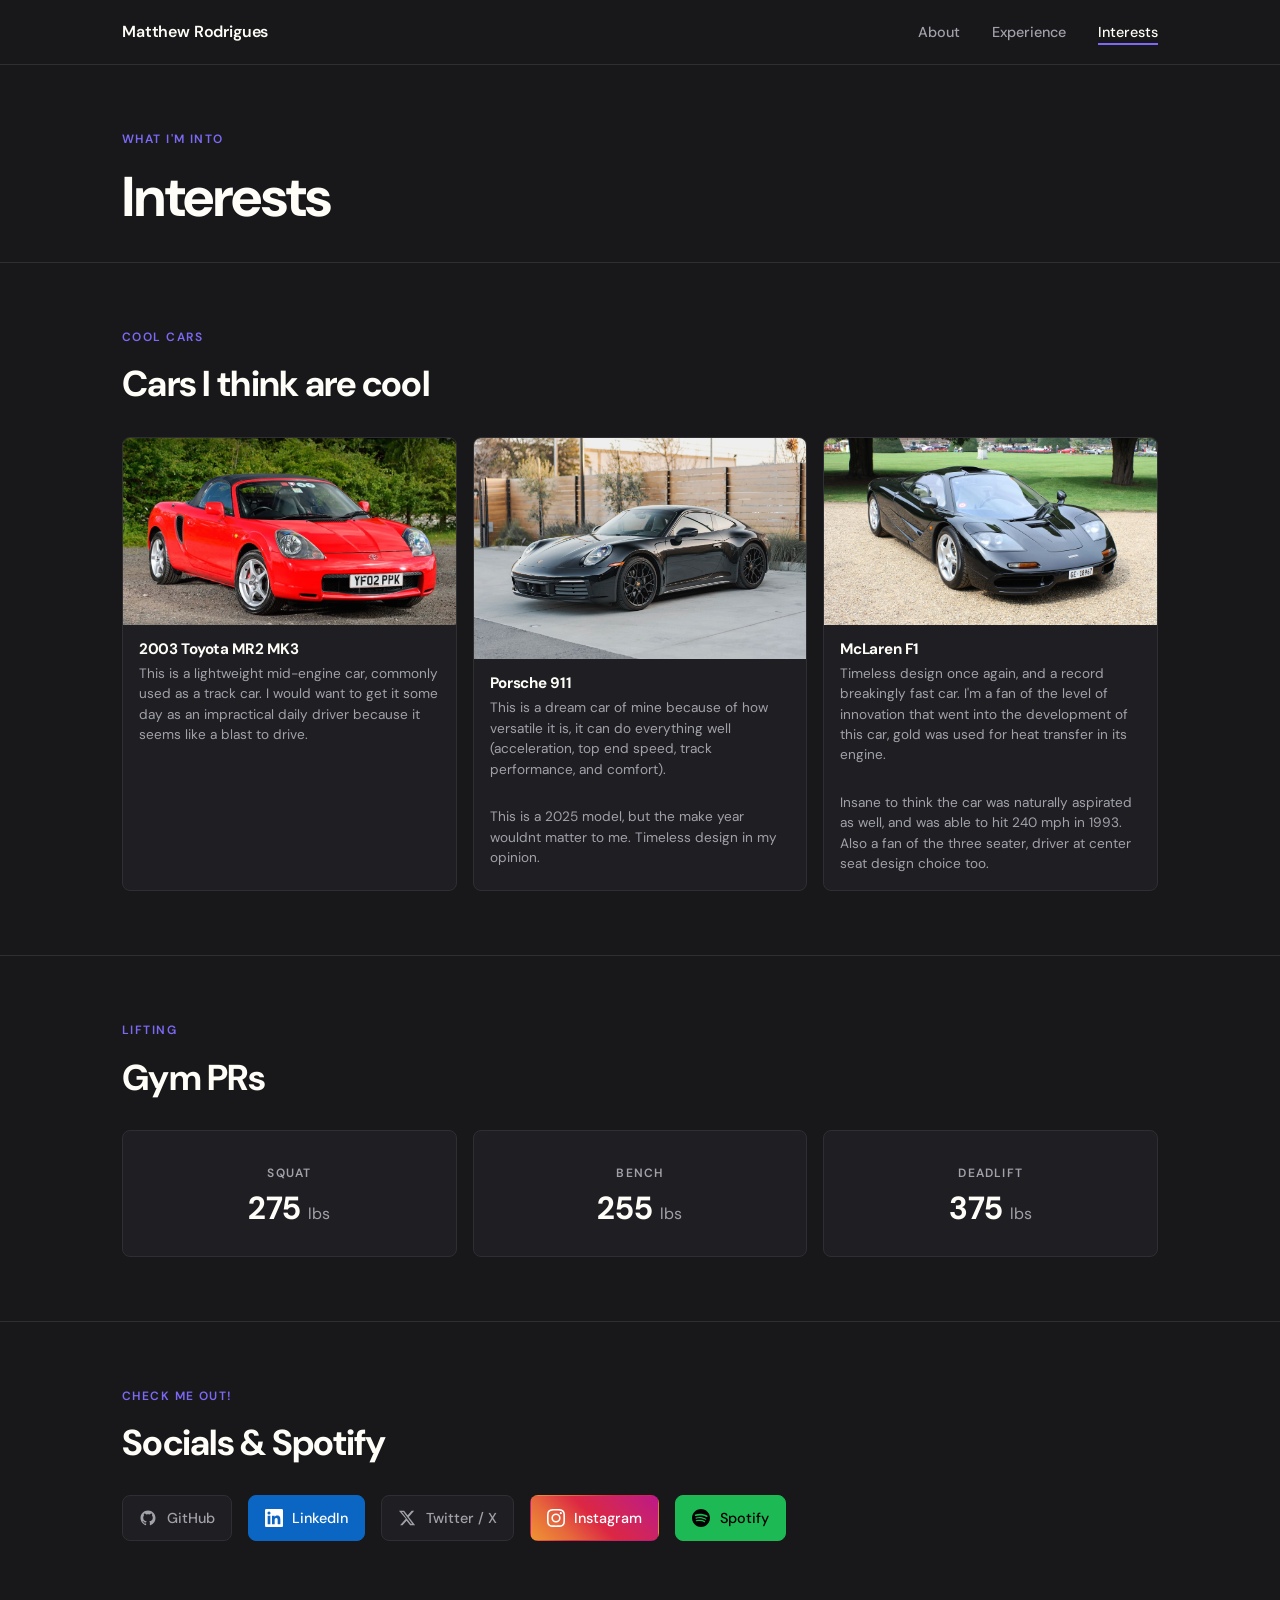
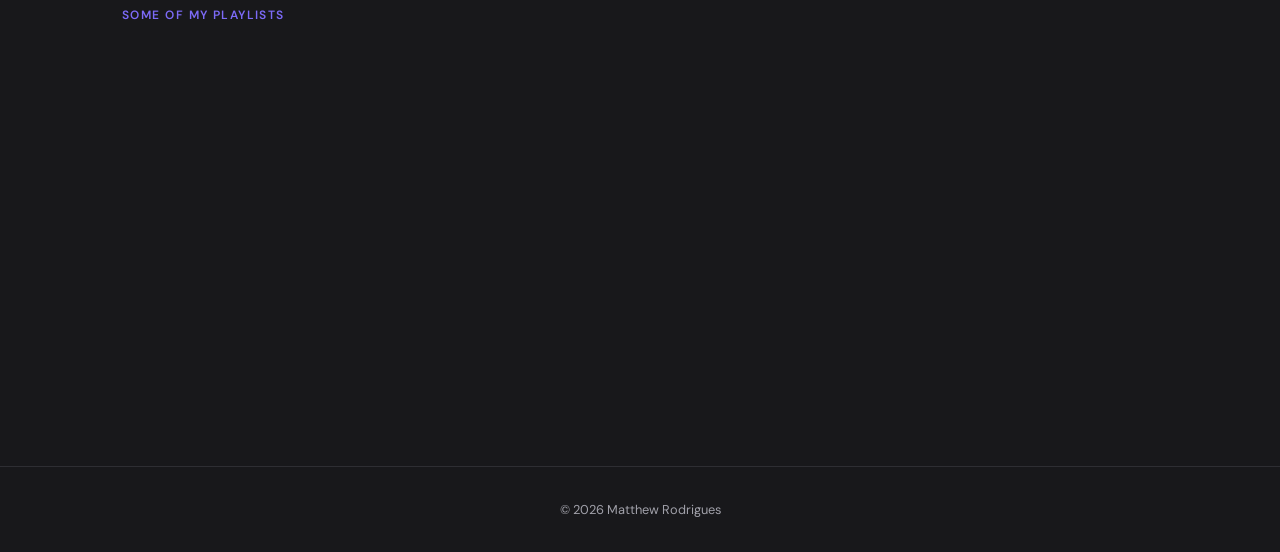
==== docs/interests.html @ 0e8777c2 "garmin" ====
<!DOCTYPE html>
<html lang="en">
<head>
  <meta charset="UTF-8" />
  <meta name="viewport" content="width=device-width, initial-scale=1.0" />
  <title>Interests — Matthew Rodrigues</title>
  <link rel="preconnect" href="https://fonts.googleapis.com" />
  <link rel="preconnect" href="https://fonts.gstatic.com" crossorigin />
  <link href="https://fonts.googleapis.com/css2?family=DM+Sans:ital,opsz,wght@0,9..40,400;0,9..40,500;0,9..40,600;0,9..40,700;1,9..40,400&display=swap" rel="stylesheet" />
  <link rel="stylesheet" href="css/styles.css" />
  <link rel="stylesheet" href="css/interests.css" />
</head>
<body data-page="interests">

  <!-- Navigation -->
  <nav class="nav" id="nav">
    <div class="nav__inner">
      <a href="index.html" class="nav__logo">Matthew Rodrigues</a>
      <button class="nav__hamburger" id="hamburger" aria-label="Toggle menu" aria-expanded="false">
        <span></span>
        <span></span>
        <span></span>
      </button>
      <ul class="nav__links">
        <li><a href="index.html" data-nav="about">About</a></li>
        <li><a href="experience.html" data-nav="experience">Experience</a></li>
        <li><a href="interests.html" data-nav="interests">Interests</a></li>
      </ul>
    </div>
  </nav>

  <main>

    <!-- Page Header -->
    <section class="section page-header">
      <div class="container">
        <p class="section-label">What I'm into</p>
        <h1 class="page-title">Interests</h1>
      </div>
    </section>

    <!-- Cool Cars -->
    <section class="section cars">
      <div class="container">
        <p class="section-label">Cool Cars</p>
        <h2 class="interests-heading">Cars I think are cool</h2>

        <div class="cars__grid">

          <!-- Car 1 -->
          <div class="car-card">
            <img

              src="Assets/Cars/MK3-TOYOTA-MR2-BUYERS-GUIDE-00.webp"
              alt="Toyota MR2"
              class="car-card__image"
              loading="lazy"
            />
            <div class="car-card__body">
              <h3 class="car-card__name">2003 Toyota MR2 MK3</h3>
              <p class="car-card__note">This is a lightweight mid-engine car, commonly used as a track car. I would want to get it some day as an impractical daily driver because it seems like a blast to drive.</p>
            </div>
          </div>

          <!-- Car 2 -->
          <div class="car-card">
            <img
              src = "Assets/Cars/timestamped-1710290904952-2023 Porsche 911 Carrera - 205073_000003.webp"
              alt = "Porsche 911 Carrera"
              class = "car_card__image"
              loading = "lazy"
            />
            <div class="car-card__body">
              <h3 class="car-card__name">Porsche 911</h3>
              <p class="car-card__note">This is a dream car of mine because of how versatile it is, it can do everything well (acceleration, top end speed, track performance, and comfort).</p> 
              <br/>
              <p class = "car-card__note"> This is a 2025 model, but the make year wouldnt matter to me. Timeless design in my opinion.</p>
            </div>
          </div>

          <!-- Car 3 -->
          <div class="car-card">
            <img
              src = "Assets/Cars/20200113-McLaren-F1-07.webp"
              alt = "Mclaren F1"
              class = "car-card__image"
              loading = "lazy"
            />
            <div class="car-card__body">
              <h3 class="car-card__name">McLaren F1</h3>
              <p class="car-card__note">Timeless design once again, and a record breakingly fast car. I'm a fan of the level of innovation that went into the development of this car, gold was used for heat transfer in its engine.</p>
              <br/>
              <p class = "car-card__note">Insane to think the car was naturally aspirated as well, and was able to hit 240 mph in 1993. Also a fan of the three seater, driver at center seat design choice too.</p>
            </div>
          </div>

        </div>
      </div>
    </section>

    <!-- Lifting PRs -->
    <section class="section prs">
      <div class="container">
        <p class="section-label">Lifting</p>
        <h2 class="interests-heading">Gym PRs</h2>

        <div class="prs__grid">
          <div class="pr-card">
            <span class="pr-card__lift">Squat</span>
            <span class="pr-card__weight"> 275 <span class="pr-card__unit">lbs</span></span>
          </div>
          <div class="pr-card">
            <span class="pr-card__lift">Bench</span>
            <span class="pr-card__weight"> 255 <span class="pr-card__unit">lbs</span></span>
          </div>
          <div class="pr-card">
            <span class="pr-card__lift">Deadlift</span>
            <span class="pr-card__weight"> 375 <span class="pr-card__unit">lbs</span></span>
          </div>
        </div>
      </div>
    </section>

    <!-- Socials & Spotify -->
    <section class="section socials">
      <div class="container">
        <p class="section-label">Check me out!</p>
        <h2 class="interests-heading">Socials & Spotify</h2>

        <div class="socials__links">
          <a href="https://github.com/matthewrodrigues" target="_blank" rel="noopener noreferrer" class="social-link">
            <svg class="social-link__icon" viewBox="0 0 24 24" fill="currentColor" aria-hidden="true">
              <path d="M12 2C6.477 2 2 6.484 2 12.017c0 4.425 2.865 8.18 6.839 9.504.5.092.682-.217.682-.483 0-.237-.008-.868-.013-1.703-2.782.605-3.369-1.343-3.369-1.343-.454-1.158-1.11-1.466-1.11-1.466-.908-.62.069-.608.069-.608 1.003.07 1.531 1.032 1.531 1.032.892 1.53 2.341 1.088 2.91.832.092-.647.35-1.088.636-1.338-2.22-.253-4.555-1.113-4.555-4.951 0-1.093.39-1.988 1.029-2.688-.103-.253-.446-1.272.098-2.65 0 0 .84-.27 2.75 1.026A9.564 9.564 0 0112 6.844c.85.004 1.705.115 2.504.337 1.909-1.296 2.747-1.027 2.747-1.027.546 1.379.202 2.398.1 2.651.64.7 1.028 1.595 1.028 2.688 0 3.848-2.339 4.695-4.566 4.943.359.309.678.92.678 1.855 0 1.338-.012 2.419-.012 2.747 0 .268.18.58.688.482A10.019 10.019 0 0022 12.017C22 6.484 17.522 2 12 2z"/>
            </svg>
            <span>GitHub</span>
          </a>

          <a href="https://linkedin.com/in/matthew-rodrigues-6aa213265/" target="_blank" rel="noopener noreferrer" class="social-link">
            <svg class="social-link__icon" viewBox="0 0 24 24" fill="currentColor" aria-hidden="true">
              <path d="M20.447 20.452h-3.554v-5.569c0-1.328-.027-3.037-1.852-3.037-1.853 0-2.136 1.445-2.136 2.939v5.667H9.351V9h3.414v1.561h.046c.477-.9 1.637-1.85 3.37-1.85 3.601 0 4.267 2.37 4.267 5.455v6.286zM5.337 7.433a2.062 2.062 0 01-2.063-2.065 2.064 2.064 0 112.063 2.065zm1.782 13.019H3.555V9h3.564v11.452zM22.225 0H1.771C.792 0 0 .774 0 1.729v20.542C0 23.227.792 24 1.771 24h20.451C23.2 24 24 23.227 24 22.271V1.729C24 .774 23.2 0 22.222 0h.003z"/>
            </svg>
            <span>LinkedIn</span>
          </a>

          <a href="https://twitter.com/[your-username]" target="_blank" rel="noopener noreferrer" class="social-link">
            <svg class="social-link__icon" viewBox="0 0 24 24" fill="currentColor" aria-hidden="true">
              <path d="M18.244 2.25h3.308l-7.227 8.26 8.502 11.24H16.17l-4.714-6.231-5.401 6.231H2.747l7.73-8.835L1.254 2.25H8.08l4.713 6.231zm-1.161 17.52h1.833L7.084 4.126H5.117z"/>
            </svg>
            <span>Twitter / X</span>
          </a>

          <a href="https://instagram.com/matthew_rodri_/" target="_blank" rel="noopener noreferrer" class="social-link">
            <svg class="social-link__icon" viewBox="0 0 24 24" fill="currentColor" aria-hidden="true">
              <path d="M12 2.163c3.204 0 3.584.012 4.85.07 3.252.148 4.771 1.691 4.919 4.919.058 1.265.069 1.645.069 4.849 0 3.205-.012 3.584-.069 4.849-.149 3.225-1.664 4.771-4.919 4.919-1.266.058-1.644.07-4.85.07-3.204 0-3.584-.012-4.849-.07-3.26-.149-4.771-1.699-4.919-4.92-.058-1.265-.07-1.644-.07-4.849 0-3.204.013-3.583.07-4.849.149-3.227 1.664-4.771 4.919-4.919 1.266-.057 1.645-.069 4.849-.069zM12 0C8.741 0 8.333.014 7.053.072 2.695.272.273 2.69.073 7.052.014 8.333 0 8.741 0 12c0 3.259.014 3.668.072 4.948.2 4.358 2.618 6.78 6.98 6.98C8.333 23.986 8.741 24 12 24c3.259 0 3.668-.014 4.948-.072 4.354-.2 6.782-2.618 6.979-6.98.059-1.28.073-1.689.073-4.948 0-3.259-.014-3.667-.072-4.947-.196-4.354-2.617-6.78-6.979-6.98C15.668.014 15.259 0 12 0zm0 5.838a6.162 6.162 0 100 12.324 6.162 6.162 0 000-12.324zM12 16a4 4 0 110-8 4 4 0 010 8zm6.406-11.845a1.44 1.44 0 100 2.881 1.44 1.44 0 000-2.881z"/>
            </svg>
            <span>Instagram</span>
          </a>

          <a href="https://open.spotify.com/user/31eossalhuuf3rjk325tiqb336ku?si=PuJVf1fQTuGW8pGyErpdBg&nd=1&dlsi=ce033cd523844dd5" target="_blank" rel="noopener noreferrer" class="social-link">
            <svg class="social-link__icon" viewBox="0 0 24 24" fill="currentColor" aria-hidden="true">
              <path d="M12 0C5.4 0 0 5.4 0 12s5.4 12 12 12 12-5.4 12-12S18.66 0 12 0zm5.521 17.34c-.24.359-.66.48-1.021.24-2.82-1.74-6.36-2.101-10.561-1.141-.418.122-.779-.179-.899-.539-.12-.421.18-.78.54-.9 4.56-1.021 8.52-.6 11.64 1.32.42.18.479.659.301 1.02zm1.44-3.3c-.301.42-.841.6-1.262.3-3.239-1.98-8.159-2.58-11.939-1.38-.479.12-1.02-.12-1.14-.6-.12-.48.12-1.021.6-1.141C9.6 9.9 15 10.561 18.72 12.84c.361.181.54.78.241 1.2zm.12-3.36C15.24 8.4 8.82 8.16 5.16 9.301c-.6.179-1.2-.181-1.38-.721-.18-.601.18-1.2.72-1.381 4.26-1.26 11.28-1.02 15.721 1.621.539.3.719 1.02.419 1.56-.299.421-1.02.599-1.559.3z"/>
            </svg>
            <span>Spotify</span>
          </a>
        </div>

        <!-- Spotify Embed -->
        <div class="spotify">
          <p class="section-label" style="margin-bottom: var(--space-sm);">Some of my Playlists</p>
          <div id="spotify-embed"></div>
        </div>

      </div>
    </section>

  </main>

  <footer class="footer">
    <div class="container">
      <p>© 2026 Matthew Rodrigues</p>
    </div>
  </footer>

  <script src="js/main.js"></script>
</body>
</html>
---- docs/css/styles.css ----
/* ============================================================
   Design Tokens
   ============================================================ */
:root {
  --color-bg: #18181B;
  --color-surface: #1F1F23;
  --color-primary: #FFFDF7;
  --color-accent: #7C6AF7;
  --color-muted: #A1A1AA;
  --color-border: #2E2E33;

  --font-body: 'DM Sans', sans-serif;

  --radius: 8px;
  --max-width: 1100px;

  --space-xs: 0.5rem;
  --space-sm: 1rem;
  --space-md: 2rem;
  --space-lg: 4rem;
  --space-xl: 8rem;
}

/* ============================================================
   Reset
   ============================================================ */
*, *::before, *::after {
  box-sizing: border-box;
  margin: 0;
  padding: 0;
}

html {
  font-size: 16px;
  scroll-behavior: smooth;
}

body {
  background-color: var(--color-bg);
  color: var(--color-primary);
  font-family: var(--font-body);
  line-height: 1.7;
  -webkit-font-smoothing: antialiased;
}

img {
  display: block;
  max-width: 100%;
}

a {
  color: inherit;
  text-decoration: none;
}

ul {
  list-style: none;
}

/* ============================================================
   Layout Utilities
   ============================================================ */
.container {
  width: 100%;
  max-width: var(--max-width);
  margin: 0 auto;
  padding: 0 var(--space-md);
}

.section {
  padding: var(--space-lg) 0;
}

/* ============================================================
   Navigation
   ============================================================ */
.nav {
  position: sticky;
  top: 0;
  z-index: 100;
  background-color: var(--color-bg);
  border-bottom: 1px solid var(--color-border);
}

.nav__inner {
  display: flex;
  align-items: center;
  justify-content: space-between;
  height: 64px;
  max-width: var(--max-width);
  margin: 0 auto;
  padding: 0 var(--space-md);
}

.nav__logo {
  font-size: 1rem;
  font-weight: 600;
  letter-spacing: -0.01em;
  color: var(--color-primary);
  transition: color 0.2s;
}

.nav__logo:hover {
  color: var(--color-accent);
}

.nav__links {
  display: flex;
  align-items: center;
  gap: var(--space-md);
}

.nav__links a {
  font-size: 0.9rem;
  font-weight: 500;
  color: var(--color-muted);
  padding-bottom: 2px;
  border-bottom: 2px solid transparent;
  transition: color 0.2s, border-color 0.2s;
}

.nav__links a:hover {
  color: var(--color-primary);
}

/* Active state driven by data-page on <body> */
body[data-page="about"] .nav__links a[data-nav="about"],
body[data-page="experience"] .nav__links a[data-nav="experience"],
body[data-page="interests"] .nav__links a[data-nav="interests"] {
  color: var(--color-primary);
  border-bottom-color: var(--color-accent);
}

/* Hamburger button */
.nav__hamburger {
  display: none;
  flex-direction: column;
  justify-content: center;
  gap: 5px;
  background: none;
  border: none;
  cursor: pointer;
  padding: 4px;
}

.nav__hamburger span {
  display: block;
  width: 22px;
  height: 2px;
  background-color: var(--color-primary);
  border-radius: 2px;
  transition: transform 0.2s, opacity 0.2s;
}

/* Mobile nav */
@media (max-width: 768px) {
  .nav__hamburger {
    display: flex;
  }

  .nav__links {
    display: none;
    position: absolute;
    top: 64px;
    left: 0;
    right: 0;
    flex-direction: column;
    align-items: flex-start;
    gap: 0;
    background-color: var(--color-surface);
    border-bottom: 1px solid var(--color-border);
    padding: var(--space-sm) var(--space-md);
  }

  .nav__links a {
    padding: var(--space-xs) 0;
    font-size: 1rem;
    width: 100%;
  }

  .nav.nav-open .nav__links {
    display: flex;
  }

  /* Hamburger → X animation */
  .nav.nav-open .nav__hamburger span:nth-child(1) {
    transform: translateY(7px) rotate(45deg);
  }
  .nav.nav-open .nav__hamburger span:nth-child(2) {
    opacity: 0;
  }
  .nav.nav-open .nav__hamburger span:nth-child(3) {
    transform: translateY(-7px) rotate(-45deg);
  }
}

/* ============================================================
   Typography Scale
   ============================================================ */
h1, h2, h3, h4 {
  line-height: 1.15;
  font-weight: 700;
  letter-spacing: -0.02em;
}

h1 { font-size: clamp(2.5rem, 6vw, 5rem); }
h2 { font-size: clamp(1.5rem, 3vw, 2.25rem); }
h3 { font-size: 1.15rem; }

.section-label {
  font-size: 0.75rem;
  font-weight: 600;
  letter-spacing: 0.12em;
  text-transform: uppercase;
  color: var(--color-accent);
  margin-bottom: var(--space-sm);
}

/* ============================================================
   Cards
   ============================================================ */
.card {
  background-color: var(--color-surface);
  border: 1px solid var(--color-border);
  border-radius: var(--radius);
  padding: var(--space-md);
}

/* ============================================================
   Footer
   ============================================================ */
.footer {
  border-top: 1px solid var(--color-border);
  padding: var(--space-md) 0;
  text-align: center;
  color: var(--color-muted);
  font-size: 0.8rem;
}
---- docs/css/interests.css ----
/* ============================================================
   Page Header
   ============================================================ */
.page-header {
  padding-top: var(--space-lg);
  padding-bottom: var(--space-md);
}

.page-title {
  font-size: clamp(2rem, 5vw, 3.5rem);
  margin-top: var(--space-xs);
}

.interests-heading {
  margin-bottom: var(--space-md);
  margin-top: var(--space-xs);
}

/* ============================================================
   Cars
   ============================================================ */
.cars {
  border-top: 1px solid var(--color-border);
}

.cars__grid {
  display: grid;
  grid-template-columns: repeat(3, 1fr);
  gap: var(--space-sm);
}

.car-card {
  background-color: var(--color-surface);
  border: 1px solid var(--color-border);
  border-radius: var(--radius);
  overflow: hidden;
}

.car-card__image {
  width: 100%;
  aspect-ratio: 16 / 9;
  background-color: #2A2A30;
  background-image: repeating-linear-gradient(
    45deg,
    transparent,
    transparent 10px,
    rgba(255, 255, 255, 0.02) 10px,
    rgba(255, 255, 255, 0.02) 20px
  );
  object-fit: cover;
  display: block;
}

.car-card__body {
  padding: var(--space-sm);
}

.car-card__name {
  font-size: 0.95rem;
  font-weight: 700;
  margin-bottom: 0.35rem;
}

.car-card__note {
  font-size: 0.85rem;
  color: var(--color-muted);
  line-height: 1.5;
}

@media (max-width: 900px) {
  .cars__grid {
    grid-template-columns: repeat(2, 1fr);
  }
}

@media (max-width: 500px) {
  .cars__grid {
    grid-template-columns: 1fr;
  }
}

/* ============================================================
   Lifting PRs
   ============================================================ */
.prs {
  border-top: 1px solid var(--color-border);
}

.prs__grid {
  display: grid;
  grid-template-columns: repeat(3, 1fr);
  gap: var(--space-sm);
}

.pr-card {
  background-color: var(--color-surface);
  border: 1px solid var(--color-border);
  border-radius: var(--radius);
  padding: var(--space-md) var(--space-sm);
  display: flex;
  flex-direction: column;
  align-items: center;
  gap: var(--space-xs);
  text-align: center;
}

.pr-card__lift {
  font-size: 0.75rem;
  font-weight: 600;
  letter-spacing: 0.1em;
  text-transform: uppercase;
  color: var(--color-muted);
}

.pr-card__weight {
  font-size: 2rem;
  font-weight: 700;
  color: var(--color-primary);
  line-height: 1;
}

.pr-card__unit {
  font-size: 1rem;
  font-weight: 400;
  color: var(--color-muted);
}

@media (max-width: 600px) {
  .prs__grid {
    grid-template-columns: repeat(2, 1fr);
  }
}

/* ============================================================
   Socials & Spotify
   ============================================================ */
.socials {
  border-top: 1px solid var(--color-border);
}

.socials__links {
  display: flex;
  flex-wrap: wrap;
  gap: var(--space-sm);
  margin-bottom: var(--space-lg);
}

.social-link {
  display: flex;
  align-items: center;
  gap: 0.6rem;
  background-color: var(--color-surface);
  border: 1px solid var(--color-border);
  border-radius: var(--radius);
  padding: 0.6rem 1rem;
  font-size: 0.9rem;
  font-weight: 500;
  color: var(--color-muted);
  transition: color 0.2s, border-color 0.2s;
}

.social-link:hover {
  color: var(--color-primary);
  border-color: var(--color-accent);
}

.social-link__icon {
  width: 18px;
  height: 18px;
  flex-shrink: 0;
}

/* Brand-colored social buttons */
.social-link[href*="linkedin"] {
  background-color: #0A66C2;
  border-color: #0A66C2;
  color: #fff;
}

.social-link[href*="linkedin"]:hover {
  background-color: #004182;
  border-color: #004182;
  color: #fff;
}

.social-link[href*="instagram"] {
  background: linear-gradient(45deg, #f09433, #e6683c 25%, #dc2743 50%, #cc2366 75%, #bc1888);
  border-color: transparent;
  color: #fff;
}

.social-link[href*="instagram"]:hover {
  opacity: 0.88;
  color: #fff;
}

.social-link[href*="spotify"] {
  background-color: #1DB954;
  border-color: #1DB954;
  color: #000;
}

.social-link[href*="spotify"]:hover {
  background-color: #17a349;
  border-color: #17a349;
  color: #000;
}

/* Spotify */
.spotify__placeholder {
  background-color: var(--color-surface);
  border: 1px dashed var(--color-border);
  border-radius: var(--radius);
  padding: var(--space-lg);
  text-align: center;
  color: var(--color-muted);
  font-size: 0.9rem;
}
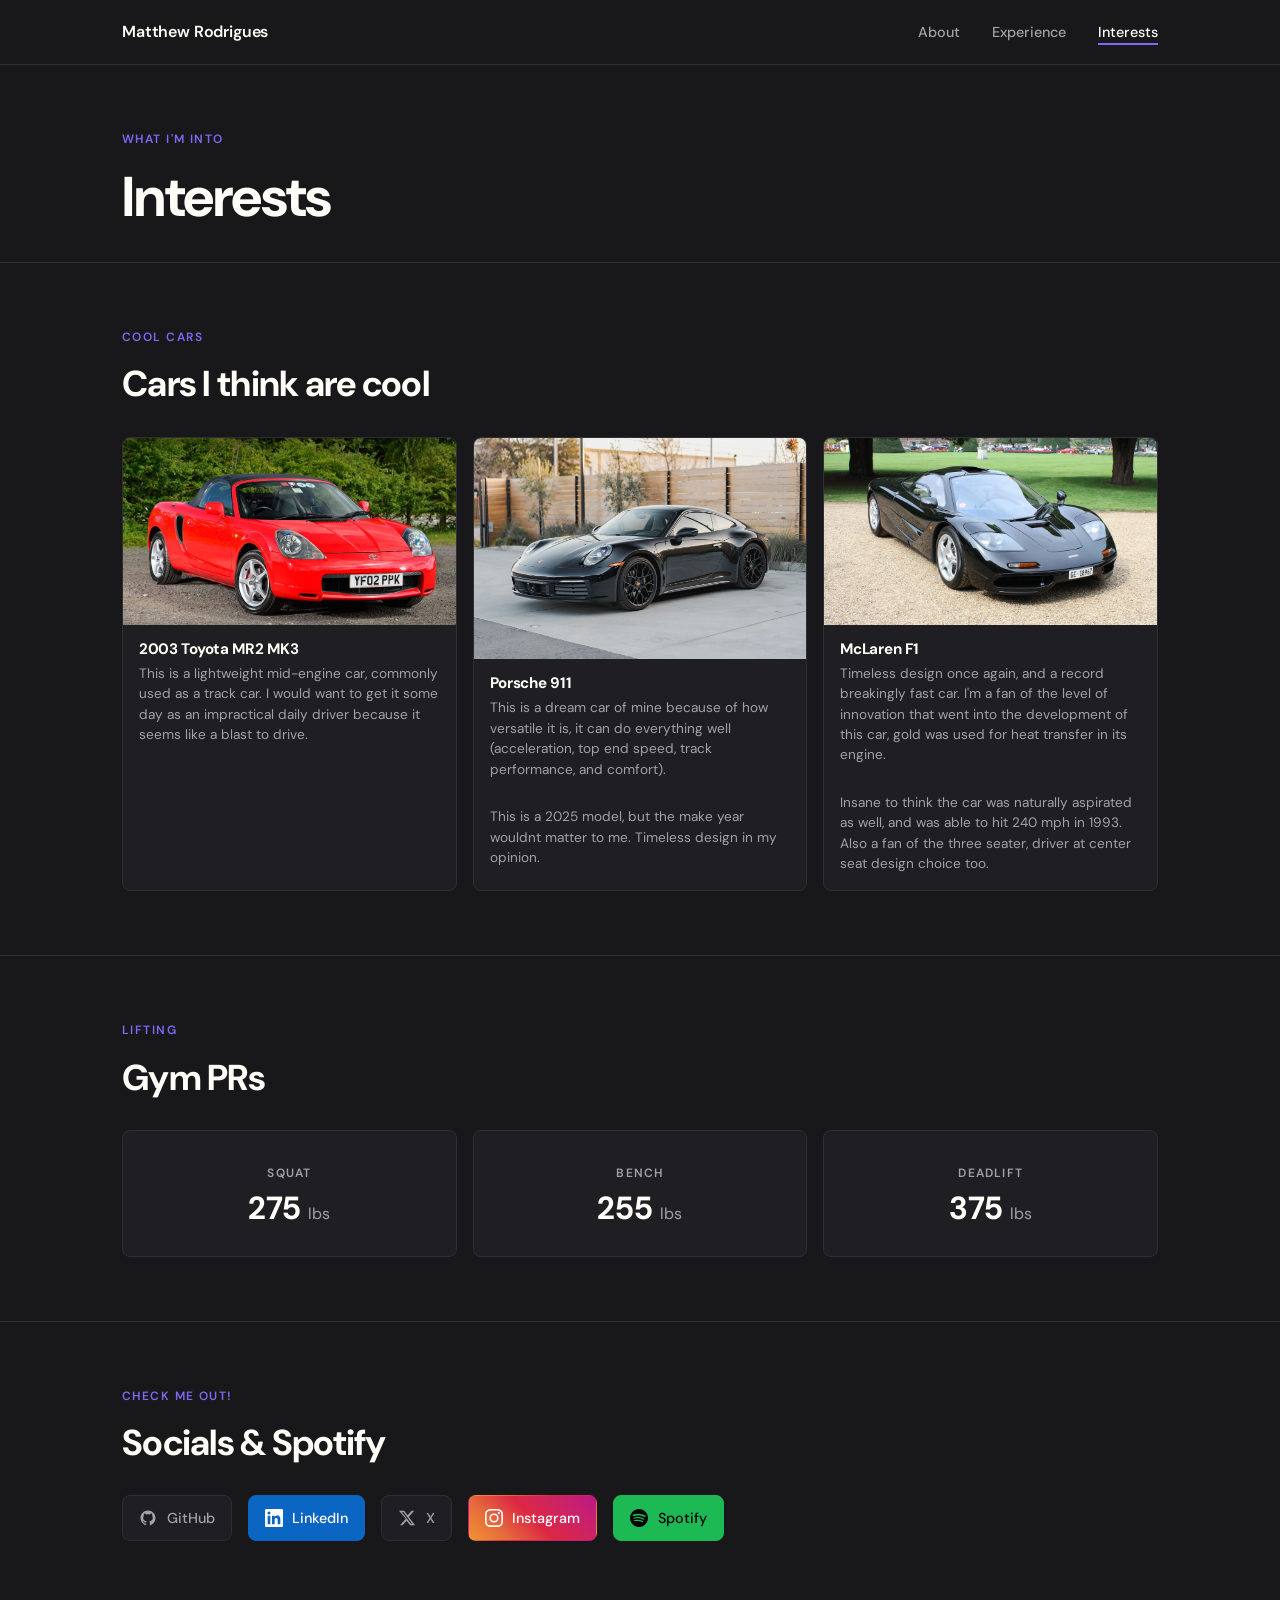
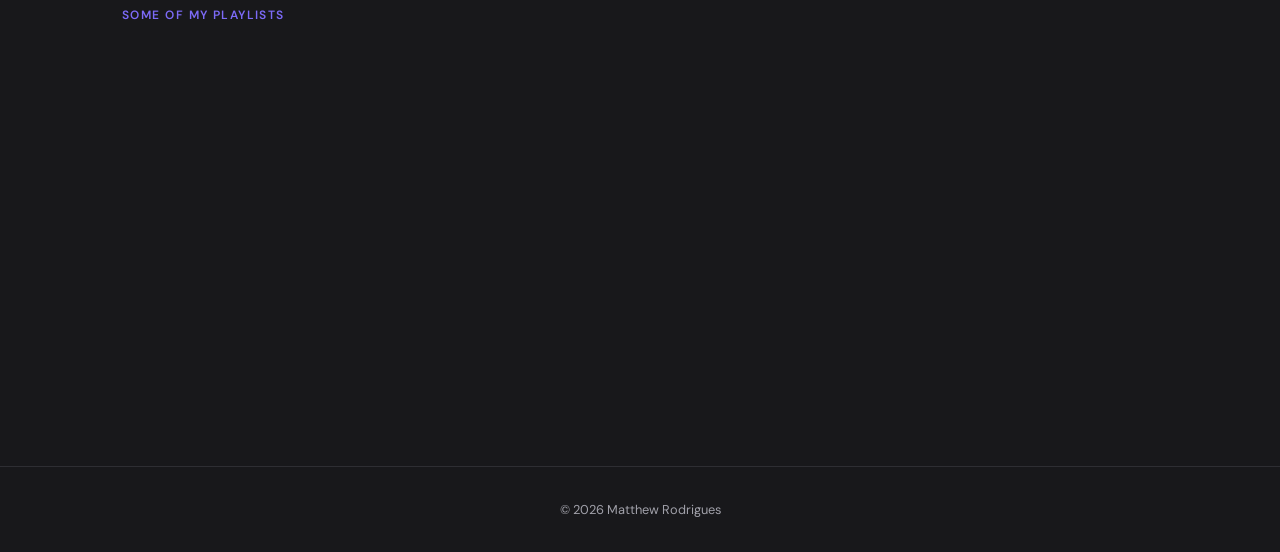
==== commit a01b290a: "typo" ====
--- a/docs/interests.html
+++ b/docs/interests.html
@@ -146,7 +146,7 @@
             <svg class="social-link__icon" viewBox="0 0 24 24" fill="currentColor" aria-hidden="true">
               <path d="M18.244 2.25h3.308l-7.227 8.26 8.502 11.24H16.17l-4.714-6.231-5.401 6.231H2.747l7.73-8.835L1.254 2.25H8.08l4.713 6.231zm-1.161 17.52h1.833L7.084 4.126H5.117z"/>
             </svg>
-            <span>Twitter / X</span>
+            <span>X</span>
           </a>
 
           <a href="https://instagram.com/matthew_rodri_/" target="_blank" rel="noopener noreferrer" class="social-link">
